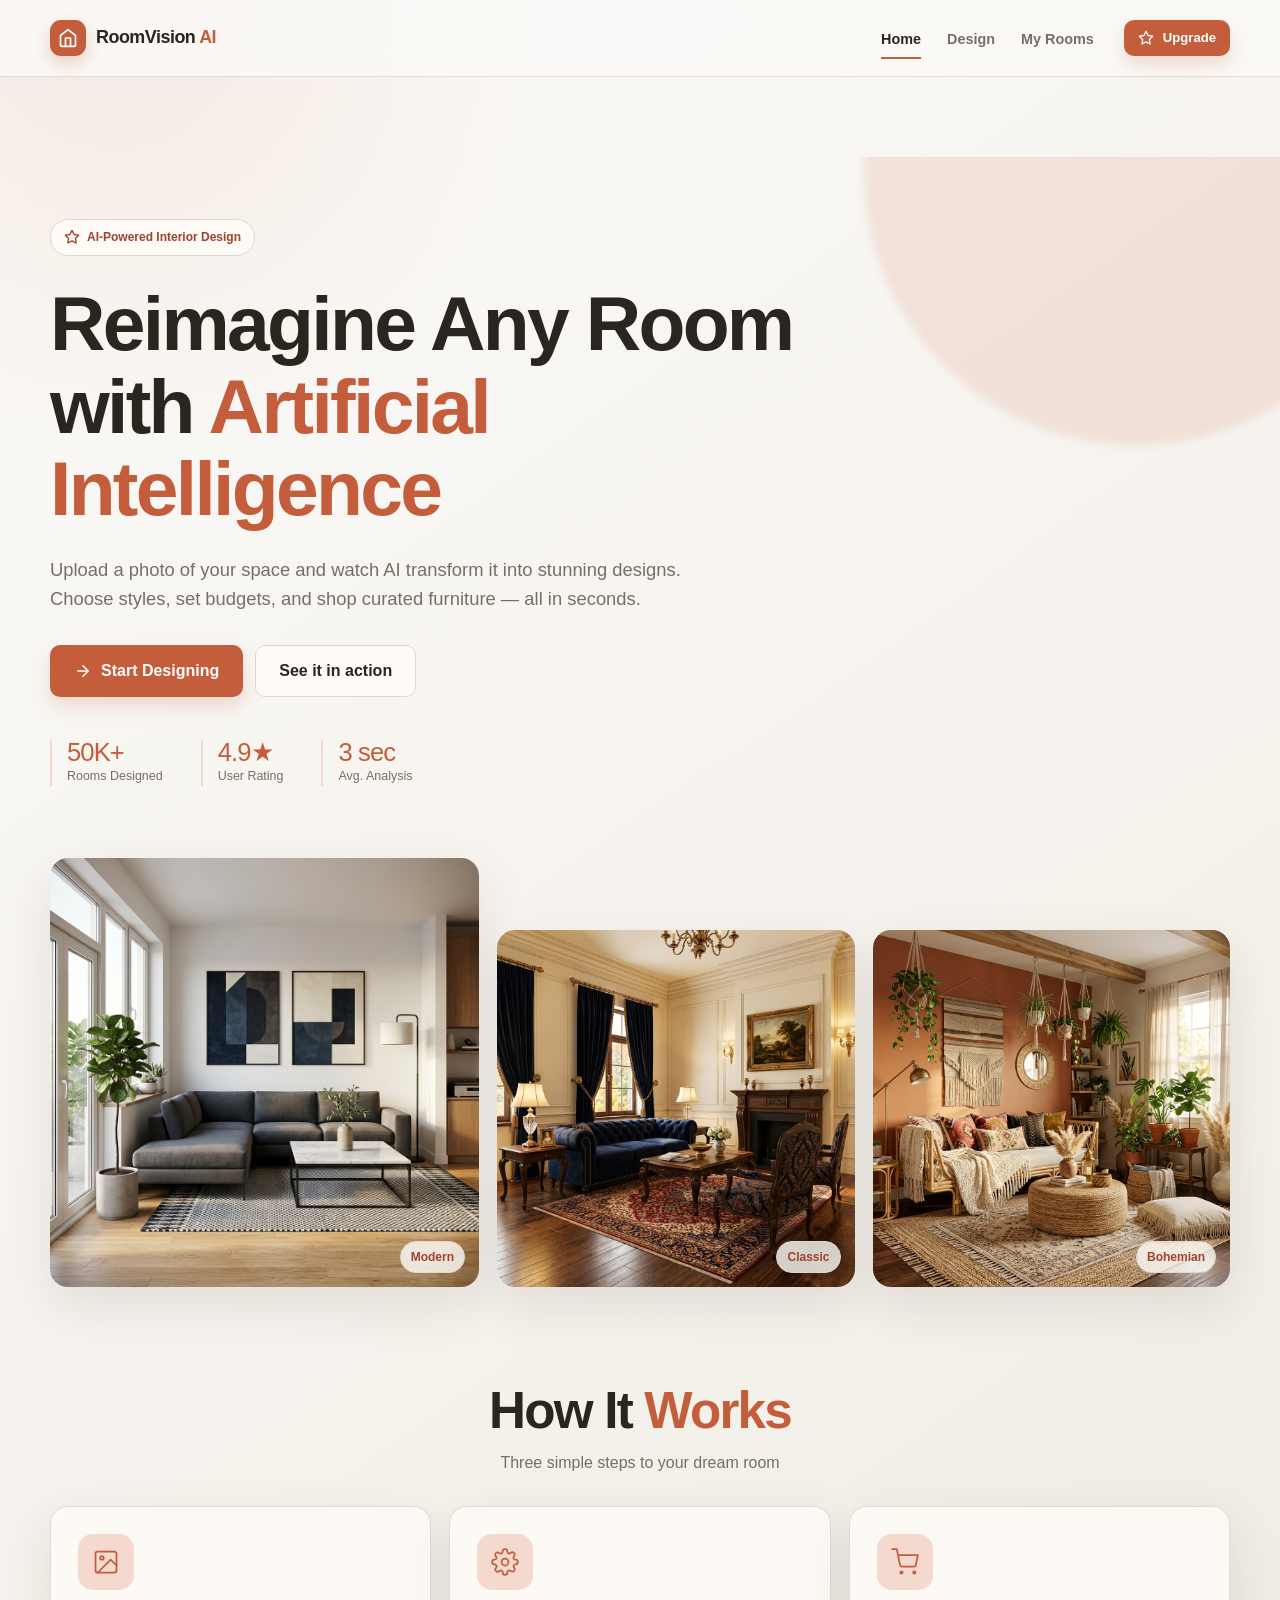
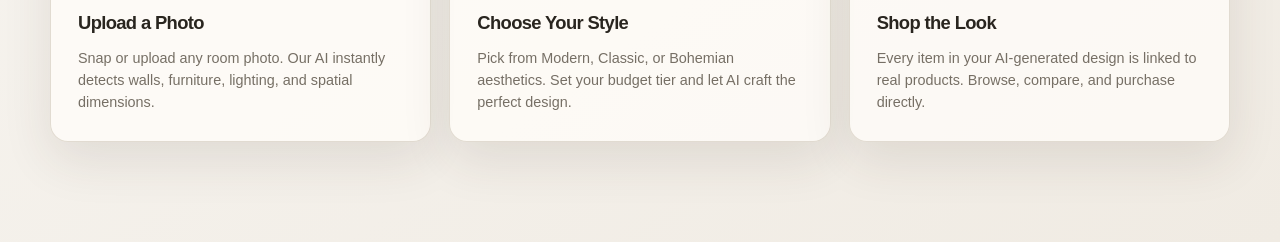
==== roomcraft/index.html @ 73e9332f "Add files via upload" ====
<!DOCTYPE html>
<html lang="en">
<head>
  <meta charset="UTF-8">
  <meta name="viewport" content="width=device-width, initial-scale=1.0">
  <title>RoomVision AI — Transform Any Room with Artificial Intelligence</title>
  <meta name="description" content="Upload a photo of any room and let AI redesign it in seconds. Choose from Modern, Classic, and Bohemian styles with smart budget planning and shoppable furniture.">
  <meta property="og:title" content="RoomVision AI — AI-Powered Interior Design">
  <meta property="og:description" content="Transform any room with the power of AI. Upload, redesign, and shop — all in one place.">
  <meta property="og:type" content="website">
  <meta name="theme-color" content="#7857FF">
  <link rel="icon" href="data:image/svg+xml,<svg xmlns='http://www.w3.org/2000/svg' viewBox='0 0 100 100'><text y='.9em' font-size='90'>🏠</text></svg>">
  <link rel="stylesheet" href="styles.css">
</head>
<body>

  <!-- ══════════════════════════════════════════════════════════ -->
  <!-- NAVIGATION BAR                                            -->
  <!-- ══════════════════════════════════════════════════════════ -->
  <nav id="navbar">
    <div class="nav-content container">
      <a href="#" class="nav-logo" data-screen="landing">
        <div class="nav-logo-icon">
          <svg width="20" height="20" viewBox="0 0 24 24" fill="none" stroke="currentColor" stroke-width="2" stroke-linecap="round" stroke-linejoin="round">
            <path d="M3 9l9-7 9 7v11a2 2 0 0 1-2 2H5a2 2 0 0 1-2-2z"/>
            <polyline points="9 22 9 12 15 12 15 22"/>
          </svg>
        </div>
        <span class="nav-brand">RoomVision <span class="text-gradient">AI</span></span>
      </a>
      <div class="nav-links">
        <a href="#" data-screen="landing" class="active">Home</a>
        <a href="#" data-screen="upload">Design</a>
        <a href="#" data-screen="dashboard">My Rooms</a>
      </div>
      <div class="nav-right">
        <button class="btn btn-sm btn-primary" id="btn-premium">
          <svg width="16" height="16" viewBox="0 0 24 24" fill="none" stroke="currentColor" stroke-width="2" stroke-linecap="round" stroke-linejoin="round"><polygon points="12 2 15.09 8.26 22 9.27 17 14.14 18.18 21.02 12 17.77 5.82 21.02 7 14.14 2 9.27 8.91 8.26 12 2"/></svg>
          Upgrade
        </button>
        <button class="nav-mobile-toggle btn btn-icon btn-ghost" id="btn-nav-toggle" aria-label="Toggle menu">
          <svg width="22" height="22" viewBox="0 0 24 24" fill="none" stroke="currentColor" stroke-width="2" stroke-linecap="round"><line x1="3" y1="6" x2="21" y2="6"/><line x1="3" y1="12" x2="21" y2="12"/><line x1="3" y1="18" x2="21" y2="18"/></svg>
        </button>
      </div>
    </div>
  </nav>

  <!-- ══════════════════════════════════════════════════════════ -->
  <!-- SCREEN 1: LANDING / HERO                                  -->
  <!-- ══════════════════════════════════════════════════════════ -->
  <section id="screen-landing" class="screen active">
    <div class="hero-section">
      <div class="hero-bg-glow"></div>
      <div class="container">
        <div class="hero-content" data-animate="animate-fade-in">
          <div class="hero-badge">
            <svg width="16" height="16" viewBox="0 0 24 24" fill="none" stroke="currentColor" stroke-width="2" stroke-linecap="round" stroke-linejoin="round">
              <polygon points="12 2 15.09 8.26 22 9.27 17 14.14 18.18 21.02 12 17.77 5.82 21.02 7 14.14 2 9.27 8.91 8.26 12 2"/>
            </svg>
            AI-Powered Interior Design
          </div>
          <h1 class="hero-title heading-xl">
            Reimagine Any Room<br>with <span class="text-gradient">Artificial Intelligence</span>
          </h1>
          <p class="hero-subtitle text-lg text-muted">
            Upload a photo of your space and watch AI transform it into stunning designs. Choose styles, set budgets, and shop curated furniture — all in seconds.
          </p>
          <div class="hero-actions">
            <button class="btn btn-primary btn-lg" id="btn-get-started">
              <svg width="18" height="18" viewBox="0 0 24 24" fill="none" stroke="currentColor" stroke-width="2" stroke-linecap="round" stroke-linejoin="round">
                <path d="M5 12h14M12 5l7 7-7 7"/>
              </svg>
              Start Designing
            </button>
            <button class="btn btn-secondary btn-lg" id="btn-try-now">
              See it in action
            </button>
          </div>
          <div class="hero-stats">
            <div class="hero-stat">
              <div class="heading-md text-gradient">50K+</div>
              <div class="text-xs text-muted">Rooms Designed</div>
            </div>
            <div class="hero-stat">
              <div class="heading-md text-gradient">4.9★</div>
              <div class="text-xs text-muted">User Rating</div>
            </div>
            <div class="hero-stat">
              <div class="heading-md text-gradient">3 sec</div>
              <div class="text-xs text-muted">Avg. Analysis</div>
            </div>
          </div>
        </div>

        <div class="hero-image-grid" data-animate="animate-slide-up">
          <div class="hero-image-card animate-float">
            <img src="assets/images/room-modern.png" alt="Modern living room design" loading="lazy">
            <div class="hero-image-overlay">
              <span class="badge">Modern</span>
            </div>
          </div>
          <div class="hero-image-card animate-float-delayed">
            <img src="assets/images/room-classic.png" alt="Classic living room design" loading="lazy">
            <div class="hero-image-overlay">
              <span class="badge">Classic</span>
            </div>
          </div>
          <div class="hero-image-card animate-float-delayed-2">
            <img src="assets/images/room-boho.png" alt="Bohemian living room design" loading="lazy">
            <div class="hero-image-overlay">
              <span class="badge">Bohemian</span>
            </div>
          </div>
        </div>
      </div>
    </div>

    <!-- Features Section -->
    <div class="features-section container">
      <h2 class="heading-lg text-center" data-animate="animate-fade-in">How It <span class="text-gradient">Works</span></h2>
      <p class="text-md text-muted text-center features-subtitle" data-animate="animate-fade-in">Three simple steps to your dream room</p>
      <div class="features-grid">
        <div class="feature-card glass-card" data-animate="animate-slide-up">
          <div class="feature-icon">
            <svg width="28" height="28" viewBox="0 0 24 24" fill="none" stroke="currentColor" stroke-width="1.5" stroke-linecap="round" stroke-linejoin="round">
              <rect x="3" y="3" width="18" height="18" rx="2" ry="2"/><circle cx="8.5" cy="8.5" r="1.5"/><polyline points="21 15 16 10 5 21"/>
            </svg>
          </div>
          <h3 class="heading-sm">Upload a Photo</h3>
          <p class="text-sm text-muted">Snap or upload any room photo. Our AI instantly detects walls, furniture, lighting, and spatial dimensions.</p>
        </div>
        <div class="feature-card glass-card" data-animate="animate-slide-up">
          <div class="feature-icon">
            <svg width="28" height="28" viewBox="0 0 24 24" fill="none" stroke="currentColor" stroke-width="1.5" stroke-linecap="round" stroke-linejoin="round">
              <circle cx="12" cy="12" r="3"/><path d="M19.4 15a1.65 1.65 0 0 0 .33 1.82l.06.06a2 2 0 0 1 0 2.83 2 2 0 0 1-2.83 0l-.06-.06a1.65 1.65 0 0 0-1.82-.33 1.65 1.65 0 0 0-1 1.51V21a2 2 0 0 1-2 2 2 2 0 0 1-2-2v-.09A1.65 1.65 0 0 0 9 19.4a1.65 1.65 0 0 0-1.82.33l-.06.06a2 2 0 0 1-2.83 0 2 2 0 0 1 0-2.83l.06-.06A1.65 1.65 0 0 0 4.68 15a1.65 1.65 0 0 0-1.51-1H3a2 2 0 0 1-2-2 2 2 0 0 1 2-2h.09A1.65 1.65 0 0 0 4.6 9a1.65 1.65 0 0 0-.33-1.82l-.06-.06a2 2 0 0 1 0-2.83 2 2 0 0 1 2.83 0l.06.06A1.65 1.65 0 0 0 9 4.68a1.65 1.65 0 0 0 1-1.51V3a2 2 0 0 1 2-2 2 2 0 0 1 2 2v.09a1.65 1.65 0 0 0 1 1.51 1.65 1.65 0 0 0 1.82-.33l.06-.06a2 2 0 0 1 2.83 0 2 2 0 0 1 0 2.83l-.06.06a1.65 1.65 0 0 0-.33 1.82V9a1.65 1.65 0 0 0 1.51 1H21a2 2 0 0 1 2 2 2 2 0 0 1-2 2h-.09a1.65 1.65 0 0 0-1.51 1z"/>
            </svg>
          </div>
          <h3 class="heading-sm">Choose Your Style</h3>
          <p class="text-sm text-muted">Pick from Modern, Classic, or Bohemian aesthetics. Set your budget tier and let AI craft the perfect design.</p>
        </div>
        <div class="feature-card glass-card" data-animate="animate-slide-up">
          <div class="feature-icon">
            <svg width="28" height="28" viewBox="0 0 24 24" fill="none" stroke="currentColor" stroke-width="1.5" stroke-linecap="round" stroke-linejoin="round">
              <circle cx="9" cy="21" r="1"/><circle cx="20" cy="21" r="1"/><path d="M1 1h4l2.68 13.39a2 2 0 0 0 2 1.61h9.72a2 2 0 0 0 2-1.61L23 6H6"/>
            </svg>
          </div>
          <h3 class="heading-sm">Shop the Look</h3>
          <p class="text-sm text-muted">Every item in your AI-generated design is linked to real products. Browse, compare, and purchase directly.</p>
        </div>
      </div>
    </div>
  </section>

  <!-- ══════════════════════════════════════════════════════════ -->
  <!-- SCREEN 2: UPLOAD                                          -->
  <!-- ══════════════════════════════════════════════════════════ -->
  <section id="screen-upload" class="screen">
    <div class="container">
      <div class="upload-header text-center">
        <h2 class="heading-lg">Upload Your <span class="text-gradient">Room</span></h2>
        <p class="text-md text-muted">Drag and drop a photo or click to browse. We support JPG, PNG, and WebP.</p>
      </div>

      <div class="upload-wrapper">
        <div id="upload-zone" class="upload-zone">
          <div class="upload-icon">
            <svg width="56" height="56" viewBox="0 0 24 24" fill="none" stroke="currentColor" stroke-width="1.5" stroke-linecap="round" stroke-linejoin="round">
              <polyline points="16 16 12 12 8 16"/><line x1="12" y1="12" x2="12" y2="21"/><path d="M20.39 18.39A5 5 0 0 0 18 9h-1.26A8 8 0 1 0 3 16.3"/>
            </svg>
          </div>
          <p class="upload-text heading-sm">Drop your room photo here</p>
          <p class="upload-hint text-sm text-muted">or click to browse files</p>
          <p class="upload-formats text-xs text-muted" style="margin-top: 16px;">JPG, PNG, WebP — up to 10MB</p>
          <input type="file" id="file-input" accept="image/*" hidden>
        </div>

        <div id="upload-preview" class="upload-preview" style="display:none;">
          <img id="preview-image" src="" alt="Uploaded room preview">
          <button id="btn-remove-upload" class="btn btn-icon btn-ghost upload-remove" title="Remove photo">
            <svg width="20" height="20" viewBox="0 0 24 24" fill="none" stroke="currentColor" stroke-width="2" stroke-linecap="round"><line x1="18" y1="6" x2="6" y2="18"/><line x1="6" y1="6" x2="18" y2="18"/></svg>
          </button>
        </div>

        <div id="upload-actions" class="upload-actions" style="display:none;">
          <button class="btn btn-secondary" id="btn-change-photo">
            <svg width="16" height="16" viewBox="0 0 24 24" fill="none" stroke="currentColor" stroke-width="2" stroke-linecap="round" stroke-linejoin="round"><rect x="3" y="3" width="18" height="18" rx="2" ry="2"/><circle cx="8.5" cy="8.5" r="1.5"/><polyline points="21 15 16 10 5 21"/></svg>
            Change Photo
          </button>
          <button class="btn btn-primary" id="btn-analyze">
            <svg width="16" height="16" viewBox="0 0 24 24" fill="none" stroke="currentColor" stroke-width="2" stroke-linecap="round" stroke-linejoin="round">
              <polygon points="13 2 3 14 12 14 11 22 21 10 12 10 13 2"/>
            </svg>
            Analyze with AI
          </button>
        </div>

        <div class="upload-demo-note text-center" style="margin-top: 24px;">
          <p class="text-sm text-muted">Don't have a photo? <a href="#" id="btn-use-demo" class="text-gradient" style="text-decoration:underline; cursor:pointer;">Use our demo room</a></p>
        </div>
      </div>
    </div>
  </section>

  <!-- ══════════════════════════════════════════════════════════ -->
  <!-- SCREEN 3: AI ANALYSIS                                     -->
  <!-- ══════════════════════════════════════════════════════════ -->
  <section id="screen-analysis" class="screen">
    <div class="container">
      <div class="analysis-container glass-card">
        <div class="analysis-header text-center">
          <h2 class="heading-md">
            <svg width="24" height="24" viewBox="0 0 24 24" fill="none" stroke="currentColor" stroke-width="2" stroke-linecap="round" stroke-linejoin="round" style="vertical-align: middle; margin-right: 8px;">
              <polygon points="13 2 3 14 12 14 11 22 21 10 12 10 13 2"/>
            </svg>
            Analyzing Your Room
          </h2>
          <p class="text-sm text-muted" style="margin-top: 8px;">Our AI is scanning every detail…</p>
        </div>

        <div class="analysis-room-preview" id="analysis-preview">
          <img id="analysis-image" src="assets/images/room-before.png" alt="Room being analyzed">
          <div class="scan-line"></div>
        </div>

        <div class="analysis-steps" id="analysis-steps">
          <div class="analysis-step" data-step="detect-room">
            <div class="step-icon pending">
              <svg width="18" height="18" viewBox="0 0 24 24" fill="none" stroke="currentColor" stroke-width="2" stroke-linecap="round" stroke-linejoin="round"><circle cx="12" cy="12" r="10"/></svg>
            </div>
            <div class="step-label">Detecting room boundaries</div>
            <div class="step-status text-sm text-muted">Waiting…</div>
          </div>
          <div class="analysis-step" data-step="detect-walls">
            <div class="step-icon pending">
              <svg width="18" height="18" viewBox="0 0 24 24" fill="none" stroke="currentColor" stroke-width="2" stroke-linecap="round" stroke-linejoin="round"><circle cx="12" cy="12" r="10"/></svg>
            </div>
            <div class="step-label">Analyzing wall surfaces</div>
            <div class="step-status text-sm text-muted">Waiting…</div>
          </div>
          <div class="analysis-step" data-step="detect-furniture">
            <div class="step-icon pending">
              <svg width="18" height="18" viewBox="0 0 24 24" fill="none" stroke="currentColor" stroke-width="2" stroke-linecap="round" stroke-linejoin="round"><circle cx="12" cy="12" r="10"/></svg>
            </div>
            <div class="step-label">Identifying furniture</div>
            <div class="step-status text-sm text-muted">Waiting…</div>
          </div>
          <div class="analysis-step" data-step="detect-lighting">
            <div class="step-icon pending">
              <svg width="18" height="18" viewBox="0 0 24 24" fill="none" stroke="currentColor" stroke-width="2" stroke-linecap="round" stroke-linejoin="round"><circle cx="12" cy="12" r="10"/></svg>
            </div>
            <div class="step-label">Evaluating lighting conditions</div>
            <div class="step-status text-sm text-muted">Waiting…</div>
          </div>
          <div class="analysis-step" data-step="detect-dimensions">
            <div class="step-icon pending">
              <svg width="18" height="18" viewBox="0 0 24 24" fill="none" stroke="currentColor" stroke-width="2" stroke-linecap="round" stroke-linejoin="round"><circle cx="12" cy="12" r="10"/></svg>
            </div>
            <div class="step-label">Calculating spatial dimensions</div>
            <div class="step-status text-sm text-muted">Waiting…</div>
          </div>
          <div class="analysis-step" data-step="detect-style">
            <div class="step-icon pending">
              <svg width="18" height="18" viewBox="0 0 24 24" fill="none" stroke="currentColor" stroke-width="2" stroke-linecap="round" stroke-linejoin="round"><circle cx="12" cy="12" r="10"/></svg>
            </div>
            <div class="step-label">Analyzing current style profile</div>
            <div class="step-status text-sm text-muted">Waiting…</div>
          </div>
        </div>

        <div class="analysis-progress">
          <div class="progress-fill" id="progress-fill" style="width: 0%;"></div>
        </div>
      </div>
    </div>
  </section>

  <!-- ══════════════════════════════════════════════════════════ -->
  <!-- SCREEN 4: STYLE SELECTION                                 -->
  <!-- ══════════════════════════════════════════════════════════ -->
  <section id="screen-styles" class="screen">
    <div class="container">
      <div class="style-header text-center">
        <h2 class="heading-lg">Choose Live <span class="text-gradient">Inspiration</span></h2>
        <p class="text-md text-muted" style="margin-top: 8px;">Fresh room references fetched from the web for your design direction</p>
      </div>

      <div class="style-grid">
        <div class="style-card glass-card" data-style="modern">
          <div class="style-image">
            <img src="assets/images/room-modern.png" alt="Modern style interior">
          </div>
          <div class="style-info">
            <h3 class="style-name heading-sm">Modern Minimalist</h3>
            <p class="style-desc text-sm text-muted">Clean lines, neutral palettes, and curated simplicity. Less is more — every piece serves a purpose.</p>
            <div class="style-tags">
              <span class="badge">Clean Lines</span>
              <span class="badge">Neutral Tones</span>
              <span class="badge">Minimal</span>
            </div>
          </div>
        </div>

        <div class="style-card glass-card" data-style="classic">
          <div class="style-image">
            <img src="assets/images/room-classic.png" alt="Classic style interior">
          </div>
          <div class="style-info">
            <h3 class="style-name heading-sm">Classic Traditional</h3>
            <p class="style-desc text-sm text-muted">Timeless elegance with rich materials, ornate details, and a sense of history. Sophisticated and warm.</p>
            <div class="style-tags">
              <span class="badge">Elegant</span>
              <span class="badge">Rich Tones</span>
              <span class="badge">Ornate</span>
            </div>
          </div>
        </div>

        <div class="style-card glass-card" data-style="boho">
          <div class="style-image">
            <img src="assets/images/room-boho.png" alt="Bohemian style interior">
          </div>
          <div class="style-info">
            <h3 class="style-name heading-sm">Bohemian Eclectic</h3>
            <p class="style-desc text-sm text-muted">Warm textures, earthy tones, and curated chaos. A cozy, lived-in look with global influences.</p>
            <div class="style-tags">
              <span class="badge">Earthy</span>
              <span class="badge">Textured</span>
              <span class="badge">Cozy</span>
            </div>
          </div>
        </div>
      </div>

      <div class="budget-section text-center">
        <h3 class="heading-sm" style="margin-bottom: 16px;">Set Your Budget Tier</h3>
        <div class="budget-selector">
          <button class="budget-option" data-budget="low">
            <span class="budget-label">Budget</span>
            <span class="budget-range text-xs text-muted">Under $3K</span>
          </button>
          <button class="budget-option active" data-budget="medium">
            <span class="budget-label">Mid-Range</span>
            <span class="budget-range text-xs text-muted">$3K – $8K</span>
          </button>
          <button class="budget-option" data-budget="premium">
            <span class="budget-label">Premium</span>
            <span class="budget-range text-xs text-muted">$8K+</span>
          </button>
        </div>
      </div>

      <div class="style-actions text-center">
        <button class="btn btn-primary btn-lg" id="btn-continue-to-results" disabled>
          <svg width="18" height="18" viewBox="0 0 24 24" fill="none" stroke="currentColor" stroke-width="2" stroke-linecap="round" stroke-linejoin="round">
            <polygon points="13 2 3 14 12 14 11 22 21 10 12 10 13 2"/>
          </svg>
          Generate Design
        </button>
      </div>
    </div>
  </section>

  <!-- ══════════════════════════════════════════════════════════ -->
  <!-- SCREEN 5: RESULTS                                         -->
  <!-- ══════════════════════════════════════════════════════════ -->
  <section id="screen-results" class="screen">
    <div class="container">
      <div class="results-header text-center">
        <h2 class="heading-lg">Your Room <span class="text-gradient">Inspiration</span></h2>
        <p class="text-md text-muted" style="margin-top: 8px;">Compare your uploaded room with a fresh live design reference</p>
      </div>

      <div class="comparison-container" id="comparison-container">
        <div class="comparison-before" id="comparison-before-wrapper">
          <img id="comparison-before" src="assets/images/room-before.png" alt="Original room">
        </div>
        <div class="comparison-after">
          <img id="comparison-after" src="assets/images/room-modern.png" alt="AI-redesigned room">
        </div>
        <div class="comparison-slider" id="comparison-slider">
          <div class="slider-handle">
            <svg width="18" height="18" viewBox="0 0 24 24" fill="none" stroke="currentColor" stroke-width="2.5" stroke-linecap="round"><polyline points="15 18 9 12 15 6"/></svg>
            <svg width="18" height="18" viewBox="0 0 24 24" fill="none" stroke="currentColor" stroke-width="2.5" stroke-linecap="round"><polyline points="9 18 15 12 9 6"/></svg>
          </div>
        </div>
        <span class="comparison-label before">Before</span>
        <span class="comparison-label after">After</span>
      </div>

      <div class="variations-section">
        <h3 class="heading-sm">Style Variations</h3>
        <div class="variations-grid">
          <div class="variation-card active" data-variation="modern">
            <img src="assets/images/room-modern.png" alt="Modern variation">
            <div class="variation-label">Modern</div>
          </div>
          <div class="variation-card" data-variation="classic">
            <img src="assets/images/room-classic.png" alt="Classic variation">
            <div class="variation-label">Classic</div>
          </div>
          <div class="variation-card" data-variation="boho">
            <img src="assets/images/room-boho.png" alt="Boho variation">
            <div class="variation-label">Bohemian</div>
          </div>
          <div class="variation-card" data-variation="premium">
            <img src="assets/images/room-premium.png" alt="Premium variation">
            <div class="variation-label">Premium</div>
          </div>
        </div>
        <div class="text-center" style="margin-top: 24px;">
          <button class="btn btn-secondary" id="btn-generate-more">
            <svg width="16" height="16" viewBox="0 0 24 24" fill="none" stroke="currentColor" stroke-width="2" stroke-linecap="round" stroke-linejoin="round"><polygon points="13 2 3 14 12 14 11 22 21 10 12 10 13 2"/></svg>
            Generate More Variations
          </button>
        </div>
      </div>

      <div class="results-actions">
        <button class="btn btn-primary" id="btn-view-shopping">
          <svg width="16" height="16" viewBox="0 0 24 24" fill="none" stroke="currentColor" stroke-width="2" stroke-linecap="round" stroke-linejoin="round"><circle cx="9" cy="21" r="1"/><circle cx="20" cy="21" r="1"/><path d="M1 1h4l2.68 13.39a2 2 0 0 0 2 1.61h9.72a2 2 0 0 0 2-1.61L23 6H6"/></svg>
          Shop This Look
        </button>
        <button class="btn btn-secondary" id="btn-save-design">
          <svg width="16" height="16" viewBox="0 0 24 24" fill="none" stroke="currentColor" stroke-width="2" stroke-linecap="round" stroke-linejoin="round"><path d="M19 21H5a2 2 0 0 1-2-2V5a2 2 0 0 1 2-2h11l5 5v11a2 2 0 0 1-2 2z"/><polyline points="17 21 17 13 7 13 7 21"/><polyline points="7 3 7 8 15 8"/></svg>
          Save Design
        </button>
        <button class="btn btn-ghost" id="btn-new-design" data-screen="upload">
          <svg width="16" height="16" viewBox="0 0 24 24" fill="none" stroke="currentColor" stroke-width="2" stroke-linecap="round"><line x1="12" y1="5" x2="12" y2="19"/><line x1="5" y1="12" x2="19" y2="12"/></svg>
          New Design
        </button>
      </div>
    </div>
  </section>

  <!-- ══════════════════════════════════════════════════════════ -->
  <!-- SCREEN 6: SHOPPING                                        -->
  <!-- ══════════════════════════════════════════════════════════ -->
  <section id="screen-shopping" class="screen">
    <div class="container">
      <div class="shopping-header">
        <div>
          <h2 class="heading-lg">Shop the <span class="text-gradient">Look</span></h2>
          <p class="text-md text-muted" style="margin-top: 4px;">Curated products to bring your design to life</p>
          <p class="text-xs text-muted live-image-status" id="live-image-status" aria-live="polite">Live inspiration ready</p>
        </div>
        <div class="shopping-header-actions">
          <button class="btn btn-secondary btn-sm" id="btn-refresh-images">Refresh live images</button>
          <button class="btn btn-ghost" id="btn-back-to-results" data-screen="results">← Back to Design</button>
        </div>
      </div>

      <div class="shopping-layout">
        <div class="shopping-room">
          <img id="shopping-room-image" src="assets/images/room-modern.png" alt="Selected room design">
          <div class="shopping-room-badge">
            <span class="badge badge-primary" id="shopping-style-badge">Modern</span>
            <span class="badge" id="shopping-budget-badge">Mid-Range</span>
          </div>
        </div>
        <div class="shopping-sidebar">
          <div class="product-list" id="product-list">
            <!-- Products generated by JS -->
          </div>
          <div class="shopping-total glass-card" id="shopping-total">
            <div>
              <div class="text-sm text-muted">Estimated Total</div>
              <div class="heading-md text-gradient" id="total-price">$4,346</div>
            </div>
            <button class="btn btn-primary btn-sm">Checkout</button>
          </div>
        </div>
      </div>
    </div>
  </section>

  <!-- ══════════════════════════════════════════════════════════ -->
  <!-- SCREEN 7: DASHBOARD                                       -->
  <!-- ══════════════════════════════════════════════════════════ -->
  <section id="screen-dashboard" class="screen">
    <div class="container">
      <div class="dashboard-header">
        <div>
          <h2 class="heading-lg">My <span class="text-gradient">Rooms</span></h2>
          <p class="text-md text-muted" style="margin-top: 4px;">Your saved room designs</p>
        </div>
        <button class="btn btn-primary" id="btn-new-room" data-screen="upload">
          <svg width="16" height="16" viewBox="0 0 24 24" fill="none" stroke="currentColor" stroke-width="2" stroke-linecap="round"><line x1="12" y1="5" x2="12" y2="19"/><line x1="5" y1="12" x2="19" y2="12"/></svg>
          New Design
        </button>
      </div>

      <div class="dashboard-grid" id="dashboard-grid">
        <!-- Cards generated by JS -->
      </div>

      <div class="empty-state" id="empty-state">
        <div class="empty-icon">
          <svg width="64" height="64" viewBox="0 0 24 24" fill="none" stroke="currentColor" stroke-width="1" stroke-linecap="round" stroke-linejoin="round">
            <rect x="3" y="3" width="18" height="18" rx="2" ry="2"/><circle cx="8.5" cy="8.5" r="1.5"/><polyline points="21 15 16 10 5 21"/>
          </svg>
        </div>
        <h3 class="heading-sm text-muted">No saved designs yet</h3>
        <p class="text-sm text-muted" style="margin-top: 8px;">Upload a room photo and create your first AI design</p>
        <button class="btn btn-primary" style="margin-top: 24px;" data-screen="upload">Start Designing</button>
      </div>
    </div>
  </section>

  <!-- ══════════════════════════════════════════════════════════ -->
  <!-- PREMIUM MODAL                                             -->
  <!-- ══════════════════════════════════════════════════════════ -->
  <div class="modal-overlay" id="modal-overlay">
    <div class="modal glass-card">
      <button class="btn btn-icon btn-ghost modal-close" id="modal-close" aria-label="Close premium plans" title="Close">
        <svg width="20" height="20" viewBox="0 0 24 24" fill="none" stroke="currentColor" stroke-width="2" stroke-linecap="round"><line x1="18" y1="6" x2="6" y2="18"/><line x1="6" y1="6" x2="18" y2="18"/></svg>
      </button>

      <div class="modal-header text-center">
        <div class="modal-icon">
          <svg width="40" height="40" viewBox="0 0 24 24" fill="none" stroke="url(#grad-modal)" stroke-width="1.5" stroke-linecap="round" stroke-linejoin="round">
            <defs><linearGradient id="grad-modal" x1="0%" y1="0%" x2="100%" y2="100%"><stop offset="0%" style="stop-color:hsl(256,85%,62%)"/><stop offset="100%" style="stop-color:hsl(174,72%,56%)"/></linearGradient></defs>
            <polygon points="12 2 15.09 8.26 22 9.27 17 14.14 18.18 21.02 12 17.77 5.82 21.02 7 14.14 2 9.27 8.91 8.26 12 2"/>
          </svg>
        </div>
        <h2 class="heading-md modal-title">Unlock <span class="text-gradient">Premium</span></h2>
        <p class="text-sm text-muted" style="margin-top: 8px;">Get unlimited designs, all styles, and priority AI processing</p>
      </div>

      <div class="pricing-tiers">
        <div class="pricing-tier glass-card">
          <h3 class="tier-name heading-sm">Monthly</h3>
          <div class="tier-price heading-lg">$9.99</div>
          <div class="tier-period text-sm text-muted">/month</div>
          <ul class="tier-features">
            <li>10 AI designs/month</li>
            <li>All 3 style presets</li>
            <li>Before/after comparisons</li>
            <li>Save up to 20 designs</li>
          </ul>
          <button class="btn btn-secondary tier-cta">Choose Plan</button>
        </div>
        <div class="pricing-tier glass-card featured">
          <div class="featured-badge">POPULAR</div>
          <h3 class="tier-name heading-sm">Annual</h3>
          <div class="tier-price heading-lg">$79.99</div>
          <div class="tier-period text-sm text-muted">/year — save 33%</div>
          <ul class="tier-features">
            <li>Unlimited AI designs</li>
            <li>All styles + Premium</li>
            <li>Priority AI processing</li>
            <li>Unlimited saved designs</li>
            <li>Shopping integration</li>
          </ul>
          <button class="btn btn-primary tier-cta">Choose Plan</button>
        </div>
      </div>
    </div>
  </div>

  <!-- ══════════════════════════════════════════════════════════ -->
  <!-- TOAST CONTAINER                                           -->
  <!-- ══════════════════════════════════════════════════════════ -->
  <div id="toast-container"></div>

  <script src="app.js"></script>
</body>
</html>
---- roomcraft/styles.css ----
:root {
  --bg: #f6f3ee;
  --bg-soft: #eee9e1;
  --surface: #fffdf9;
  --surface-strong: #ffffff;
  --ink: #29251f;
  --muted: #766f65;
  --line: #ded7cd;
  --accent: #c45d3c;
  --accent-dark: #9e432c;
  --accent-soft: #f3d9ce;
  --sage: #6e8472;
  --shadow: 0 18px 50px rgba(63, 48, 34, .11);
  --radius: 18px;
  --max-width: 1180px;
}

* { box-sizing: border-box; }
html { scroll-behavior: smooth; }
body {
  margin: 0;
  min-width: 320px;
  color: var(--ink);
  background:
    radial-gradient(circle at 8% 0%, rgba(196, 93, 60, .11), transparent 28rem),
    linear-gradient(145deg, #fbfaf7 0%, var(--bg) 52%, #f0ebe3 100%);
  font-family: "Trebuchet MS", "Segoe UI", sans-serif;
  line-height: 1.55;
}
body::before {
  content: "";
  position: fixed;
  inset: 0;
  pointer-events: none;
  opacity: .28;
  background-image: radial-gradient(rgba(82, 64, 47, .11) .7px, transparent .7px);
  background-size: 14px 14px;
  -webkit-mask-image: linear-gradient(to bottom, black, transparent 75%);
  mask-image: linear-gradient(to bottom, black, transparent 75%);
}
img { display: block; max-width: 100%; }
a { color: inherit; }
button, input { font: inherit; }
button { cursor: pointer; }
.container { width: min(var(--max-width), calc(100% - 40px)); margin-inline: auto; }
.text-center { text-align: center; }
.text-muted { color: var(--muted); }
.text-xs { font-size: .78rem; }
.text-sm { font-size: .9rem; }
.text-md { font-size: 1rem; }
.text-lg { font-size: 1.15rem; }
.heading-xl, .heading-lg, .heading-md, .heading-sm { margin: 0; line-height: 1.08; letter-spacing: -.035em; }
.heading-xl { font-size: clamp(2.7rem, 6vw, 5.8rem); }
.heading-lg { font-size: clamp(2rem, 4vw, 3.4rem); }
.heading-md { font-size: 1.6rem; }
.heading-sm { font-size: 1.15rem; }
.text-gradient { color: var(--accent); }

#navbar {
  position: sticky;
  top: 0;
  z-index: 20;
  border-bottom: 1px solid rgba(222, 215, 205, .8);
  background: rgba(251, 250, 247, .84);
  -webkit-backdrop-filter: blur(18px);
  backdrop-filter: blur(18px);
}
.nav-content { min-height: 76px; display: flex; align-items: center; gap: 30px; }
.nav-logo { display: flex; align-items: center; gap: 10px; text-decoration: none; font-weight: 800; letter-spacing: -.03em; }
.nav-logo-icon { display: grid; place-items: center; width: 36px; height: 36px; color: white; border-radius: 11px; background: var(--accent); box-shadow: 0 7px 16px rgba(196, 93, 60, .25); }
.nav-brand { font-size: 1.12rem; }
.nav-links { display: flex; gap: 26px; margin-left: auto; }
.nav-links a { position: relative; padding: 27px 0 24px; color: var(--muted); text-decoration: none; font-size: .9rem; font-weight: 700; }
.nav-links a:hover, .nav-links a.active { color: var(--ink); }
.nav-links a.active::after { content: ""; position: absolute; right: 0; bottom: 16px; left: 0; height: 2px; background: var(--accent); }
.nav-right { display: flex; align-items: center; gap: 10px; }
.nav-mobile-toggle { display: none !important; }

.btn { display: inline-flex; align-items: center; justify-content: center; gap: 9px; min-height: 44px; padding: 0 18px; border: 1px solid transparent; border-radius: 10px; font-weight: 800; transition: transform .2s, box-shadow .2s, background .2s, border-color .2s; }
.btn:hover:not(:disabled) { transform: translateY(-2px); }
.btn:disabled { cursor: not-allowed; opacity: .45; }
.btn-primary { color: #fff; background: var(--accent); box-shadow: 0 9px 18px rgba(196, 93, 60, .2); }
.btn-primary:hover:not(:disabled) { background: var(--accent-dark); box-shadow: 0 12px 22px rgba(196, 93, 60, .28); }
.btn-secondary { color: var(--ink); border-color: var(--line); background: rgba(255, 253, 249, .7); }
.btn-secondary:hover:not(:disabled), .btn-ghost:hover:not(:disabled) { border-color: var(--accent); background: var(--accent-soft); }
.btn-ghost { color: var(--muted); background: transparent; }
.btn-sm { min-height: 36px; padding: 0 13px; font-size: .82rem; }
.btn-lg { min-height: 52px; padding-inline: 23px; }
.btn-icon { width: 42px; padding: 0; }

.screen { display: none; min-height: calc(100vh - 76px); padding: 80px 0 100px; animation: screen-in .45s ease both; }
.screen.active { display: block; }
@keyframes screen-in { from { opacity: 0; transform: translateY(10px); } to { opacity: 1; transform: none; } }
.hero-section { position: relative; padding: 62px 0 76px; overflow: hidden; }
.hero-bg-glow { position: absolute; width: 34rem; height: 34rem; top: -16rem; right: -8rem; border-radius: 50%; background: rgba(196, 93, 60, .13); filter: blur(5px); }
.hero-content { max-width: 760px; }
.hero-badge, .badge { display: inline-flex; align-items: center; gap: 7px; border: 1px solid var(--line); border-radius: 999px; color: var(--accent-dark); background: rgba(255, 253, 249, .8); font-size: .75rem; font-weight: 800; }
.hero-badge { padding: 8px 13px; margin-bottom: 26px; }
.hero-title { max-width: 850px; }
.hero-subtitle { max-width: 650px; margin: 26px 0 0; }
.hero-actions { display: flex; gap: 12px; margin-top: 32px; }
.hero-stats { display: flex; gap: 38px; margin-top: 42px; }
.hero-stat { padding-left: 15px; border-left: 2px solid var(--accent-soft); }
.hero-image-grid { display: grid; grid-template-columns: 1.2fr 1fr 1fr; gap: 18px; margin-top: 72px; align-items: end; }
.hero-image-card { position: relative; min-height: 270px; overflow: hidden; border-radius: var(--radius); box-shadow: var(--shadow); background: var(--surface); }
.hero-image-card:nth-child(2) { min-height: 330px; }
.hero-image-card img, .style-image img { width: 100%; height: 100%; object-fit: cover; }
.hero-image-overlay { position: absolute; right: 14px; bottom: 14px; }
.badge { padding: 6px 10px; }
.badge-primary { color: white; border-color: var(--accent); background: var(--accent); }
.animate-float { animation: float 6s ease-in-out infinite; }
.animate-float-delayed { animation: float 6s 1s ease-in-out infinite; }
.animate-float-delayed-2 { animation: float 6s 2s ease-in-out infinite; }
@keyframes float { 50% { transform: translateY(-8px); } }
.features-section { padding-top: 20px; }
.features-subtitle { margin: 12px 0 30px; }
.features-grid, .style-grid, .dashboard-grid { display: grid; grid-template-columns: repeat(3, 1fr); gap: 18px; }
.glass-card, .feature-card { border: 1px solid rgba(222, 215, 205, .9); background: rgba(255, 253, 249, .78); box-shadow: var(--shadow); }
.feature-card { padding: 27px; border-radius: var(--radius); }
.feature-icon { display: grid; place-items: center; width: 56px; height: 56px; margin-bottom: 23px; color: var(--accent); border-radius: 15px; background: var(--accent-soft); }
.feature-card p { margin-bottom: 0; }

.upload-header, .style-header, .results-header { margin-bottom: 38px; }
.upload-wrapper { max-width: 760px; margin: auto; }
.upload-zone { display: flex; min-height: 390px; align-items: center; justify-content: center; flex-direction: column; padding: 40px; border: 2px dashed #cdbfb0; border-radius: var(--radius); background: rgba(255, 253, 249, .6); transition: border-color .2s, background .2s; }
.upload-zone:hover, .upload-zone.dragover { border-color: var(--accent); background: var(--accent-soft); }
.upload-icon { display: grid; place-items: center; width: 92px; height: 92px; margin-bottom: 22px; color: var(--accent); border-radius: 50%; background: var(--accent-soft); }
.upload-text { margin: 0; }
.upload-hint { margin: 7px 0 0; }
.upload-preview { position: relative; max-height: 520px; overflow: hidden; border-radius: var(--radius); box-shadow: var(--shadow); }
.upload-preview img { width: 100%; max-height: 520px; object-fit: cover; }
.upload-remove { position: absolute; top: 12px; right: 12px; color: white; background: rgba(41, 37, 31, .65); }
.upload-actions { display: flex; justify-content: center; gap: 12px; margin-top: 18px; }

.analysis-container { max-width: 820px; margin: auto; padding: 34px; border-radius: var(--radius); }
.analysis-room-preview { position: relative; height: 320px; margin: 28px 0; overflow: hidden; border-radius: 14px; background: var(--bg-soft); }
.analysis-room-preview img { width: 100%; height: 100%; object-fit: cover; }
.scan-line { position: absolute; inset: 0 0 auto; height: 3px; background: var(--accent); box-shadow: 0 0 18px var(--accent); animation: scan 2.5s linear infinite; }
@keyframes scan { to { transform: translateY(317px); } }
.analysis-steps { display: grid; gap: 10px; }
.analysis-step { display: grid; grid-template-columns: 28px 1fr auto; align-items: center; gap: 10px; padding: 12px 14px; border-radius: 10px; background: var(--bg-soft); }
.step-icon { color: var(--muted); }
.analysis-step.active { color: var(--accent-dark); background: var(--accent-soft); }
.analysis-step.complete .step-icon { color: var(--sage); }
.step-content { display: contents; }
.step-result { color: var(--muted); font-size: .85rem; }
.analysis-progress { height: 8px; margin-top: 24px; overflow: hidden; border-radius: 99px; background: var(--bg-soft); }
.progress-fill { height: 100%; border-radius: inherit; background: var(--accent); transition: width .4s ease; }

.style-grid { grid-template-columns: repeat(3, 1fr); }
.style-card { overflow: hidden; border-radius: var(--radius); cursor: pointer; transition: transform .2s, border-color .2s, box-shadow .2s; }
.style-card:hover, .style-card.selected { transform: translateY(-5px); border-color: var(--accent); box-shadow: 0 18px 35px rgba(196, 93, 60, .17); }
.style-image { height: 220px; }
.style-info { padding: 20px; }
.style-desc { min-height: 72px; margin: 10px 0 16px; }
.style-tags { display: flex; flex-wrap: wrap; gap: 6px; }
.style-tags .badge { color: var(--muted); background: var(--bg-soft); }
.budget-section { margin-top: 48px; }
.budget-selector { display: inline-grid; grid-template-columns: repeat(3, minmax(130px, 1fr)); gap: 8px; padding: 6px; border: 1px solid var(--line); border-radius: 14px; background: var(--bg-soft); }
.budget-option { display: grid; gap: 3px; padding: 13px 20px; border: 0; border-radius: 9px; color: var(--muted); background: transparent; }
.budget-option.active { color: var(--ink); background: var(--surface-strong); box-shadow: 0 4px 12px rgba(63, 48, 34, .1); }
.budget-label { font-weight: 800; }
.style-actions { margin-top: 34px; }

.comparison-container { position: relative; width: min(900px, 100%); height: min(58vw, 560px); min-height: 300px; margin: auto; overflow: hidden; border-radius: var(--radius); box-shadow: var(--shadow); background: var(--bg-soft); -webkit-user-select: none; user-select: none; }
.comparison-container > div:not(.comparison-slider) { position: absolute; inset: 0; }
.comparison-container img { width: 100%; height: 100%; object-fit: cover; }
.comparison-before { z-index: 2; clip-path: inset(0 50% 0 0); }
.comparison-slider { position: absolute; z-index: 4; top: 0; bottom: 0; left: 50%; width: 3px; background: white; cursor: ew-resize; transform: translateX(-50%); }
.slider-handle { position: absolute; top: 50%; left: 50%; display: flex; align-items: center; width: 54px; height: 54px; justify-content: center; gap: 0; color: var(--ink); border: 3px solid white; border-radius: 50%; background: var(--surface); box-shadow: 0 4px 18px rgba(0,0,0,.22); transform: translate(-50%, -50%); }
.slider-handle svg { width: 17px; }
.comparison-label { position: absolute; z-index: 5; top: 16px; padding: 5px 10px; color: white; border-radius: 6px; background: rgba(41, 37, 31, .6); font-size: .75rem; font-weight: 800; }
.comparison-label.before { left: 16px; }.comparison-label.after { right: 16px; }
.variations-section { margin: 42px auto 0; }.variations-grid { display: grid; grid-template-columns: repeat(4, 1fr); gap: 12px; margin-top: 16px; }
.variation-card { position: relative; height: 130px; overflow: hidden; border: 2px solid transparent; border-radius: 12px; cursor: pointer; }.variation-card.active { border-color: var(--accent); }.variation-card img { width: 100%; height: 100%; object-fit: cover; }.variation-label { position: absolute; right: 8px; bottom: 8px; padding: 4px 8px; color: white; border-radius: 5px; background: rgba(41, 37, 31, .72); font-size: .75rem; font-weight: 800; }.results-actions { display: flex; justify-content: center; flex-wrap: wrap; gap: 10px; margin-top: 38px; }

.shopping-header, .dashboard-header { display: flex; align-items: flex-start; justify-content: space-between; gap: 20px; margin-bottom: 38px; }.shopping-header-actions { display: flex; align-items: center; gap: 10px; }.live-image-status { margin: 8px 0 0; }.shopping-layout { display: grid; grid-template-columns: minmax(0, 1.1fr) minmax(360px, .9fr); gap: 28px; }.shopping-room { position: sticky; top: 105px; height: fit-content; overflow: hidden; border-radius: var(--radius); box-shadow: var(--shadow); }.shopping-room > img { width: 100%; aspect-ratio: 4 / 3; object-fit: cover; }.shopping-room-badge { position: absolute; top: 16px; left: 16px; display: flex; gap: 7px; }.product-list { display: grid; gap: 10px; }.product-card { display: grid; grid-template-columns: 60px 1fr auto; align-items: center; gap: 13px; padding: 12px; border: 1px solid var(--line); border-radius: 12px; background: var(--surface); }.product-image { display: grid; place-items: center; width: 60px; height: 60px; overflow: hidden; color: var(--accent); border-radius: 9px; background: var(--bg-soft); }.product-image img { width: 100%; height: 100%; object-fit: cover; }.product-image svg { width: 27px; }.product-brand { color: var(--accent-dark); font-size: .68rem; font-weight: 800; letter-spacing: .08em; }.product-name { font-weight: 800; }.product-rating { color: #bd7c35; font-size: .75rem; }.product-price { font-weight: 800; }.shopping-total { display: flex; align-items: center; justify-content: space-between; gap: 15px; margin-top: 18px; padding: 18px; border-radius: 14px; }

.dashboard-grid { grid-template-columns: repeat(3, 1fr); }.dashboard-card { position: relative; overflow: hidden; border: 1px solid var(--line); border-radius: var(--radius); background: var(--surface); cursor: pointer; }.card-image { height: 210px; }.card-image img { width: 100%; height: 100%; object-fit: cover; }.card-content { padding: 16px 18px 20px; }.card-title { font-weight: 800; }.card-meta { display: flex; justify-content: space-between; align-items: center; margin-top: 8px; color: var(--muted); font-size: .78rem; }.card-style-badge { padding: 3px 7px; text-transform: capitalize; }.card-actions { position: absolute; top: 10px; right: 10px; }.empty-state { padding: 70px 20px; text-align: center; }.empty-icon { color: var(--line); margin-bottom: 15px; }

.modal-overlay { position: fixed; z-index: 50; inset: 0; display: none; place-items: center; padding: 20px; background: rgba(41, 37, 31, .5); -webkit-backdrop-filter: blur(5px); backdrop-filter: blur(5px); }.modal-overlay.active { display: grid; }.modal { position: relative; width: min(780px, 100%); max-height: 90vh; overflow: auto; padding: 38px; border-radius: var(--radius); }.modal-close { position: absolute; top: 14px; right: 14px; }.modal-icon { margin-bottom: 12px; }.pricing-tiers { display: grid; grid-template-columns: 1fr 1fr; gap: 16px; margin-top: 28px; }.pricing-tier { position: relative; padding: 24px; border-radius: 14px; }.pricing-tier.featured { border: 2px solid var(--accent); }.featured-badge { position: absolute; top: -12px; right: 18px; padding: 4px 9px; color: white; border-radius: 5px; background: var(--accent); font-size: .65rem; font-weight: 800; }.tier-price { margin-top: 15px; }.tier-period { margin-top: -4px; }.tier-features { min-height: 126px; padding-left: 18px; color: var(--muted); font-size: .88rem; }.tier-features li { margin: 6px 0; }.tier-cta { width: 100%; }

@media (max-width: 760px) {
  .container { width: min(100% - 28px, var(--max-width)); }
  .nav-content { min-height: 66px; }.nav-links { position: absolute; top: 66px; right: 14px; left: 14px; display: none; flex-direction: column; gap: 0; padding: 8px; border: 1px solid var(--line); border-radius: 12px; background: var(--surface); box-shadow: var(--shadow); }.nav-open .nav-links { display: flex; }.nav-links a { padding: 12px; }.nav-links a.active::after { display: none; }.nav-mobile-toggle { display: inline-flex !important; }.nav-right .btn-primary { display: none; }
  .screen { padding: 50px 0 70px; }.hero-section { padding-top: 35px; }.hero-actions, .upload-actions { flex-direction: column; }.hero-actions .btn, .upload-actions .btn { width: 100%; }.hero-stats { gap: 16px; justify-content: space-between; }.hero-image-grid, .features-grid, .style-grid, .dashboard-grid { grid-template-columns: 1fr; }.hero-image-grid { margin-top: 45px; }.hero-image-card, .hero-image-card:nth-child(2) { min-height: 230px; }.features-grid { gap: 12px; }.feature-card { padding: 22px; }.upload-zone { min-height: 330px; padding: 25px; }.analysis-container { padding: 20px; }.analysis-room-preview { height: 220px; }.analysis-step { grid-template-columns: 25px 1fr; }.step-result { grid-column: 2; }.budget-selector { display: grid; width: 100%; grid-template-columns: 1fr; }.budget-option { padding: 11px; }.comparison-container { height: 60vw; min-height: 220px; }.variations-grid { grid-template-columns: repeat(2, 1fr); }.variation-card { height: 105px; }.shopping-header, .dashboard-header { flex-direction: column; }.shopping-header-actions { width: 100%; flex-wrap: wrap; }.shopping-layout { grid-template-columns: 1fr; }.shopping-room { position: static; }.product-card { grid-template-columns: 52px 1fr; }.product-image { width: 52px; height: 52px; }.product-card .btn { grid-column: 2; justify-self: start; min-height: 34px; }.pricing-tiers { grid-template-columns: 1fr; }.modal { padding: 28px 18px; }.tier-features { min-height: 0; }
}

@media (prefers-reduced-motion: reduce) { *, *::before, *::after { scroll-behavior: auto !important; animation-duration: .01ms !important; transition-duration: .01ms !important; } }
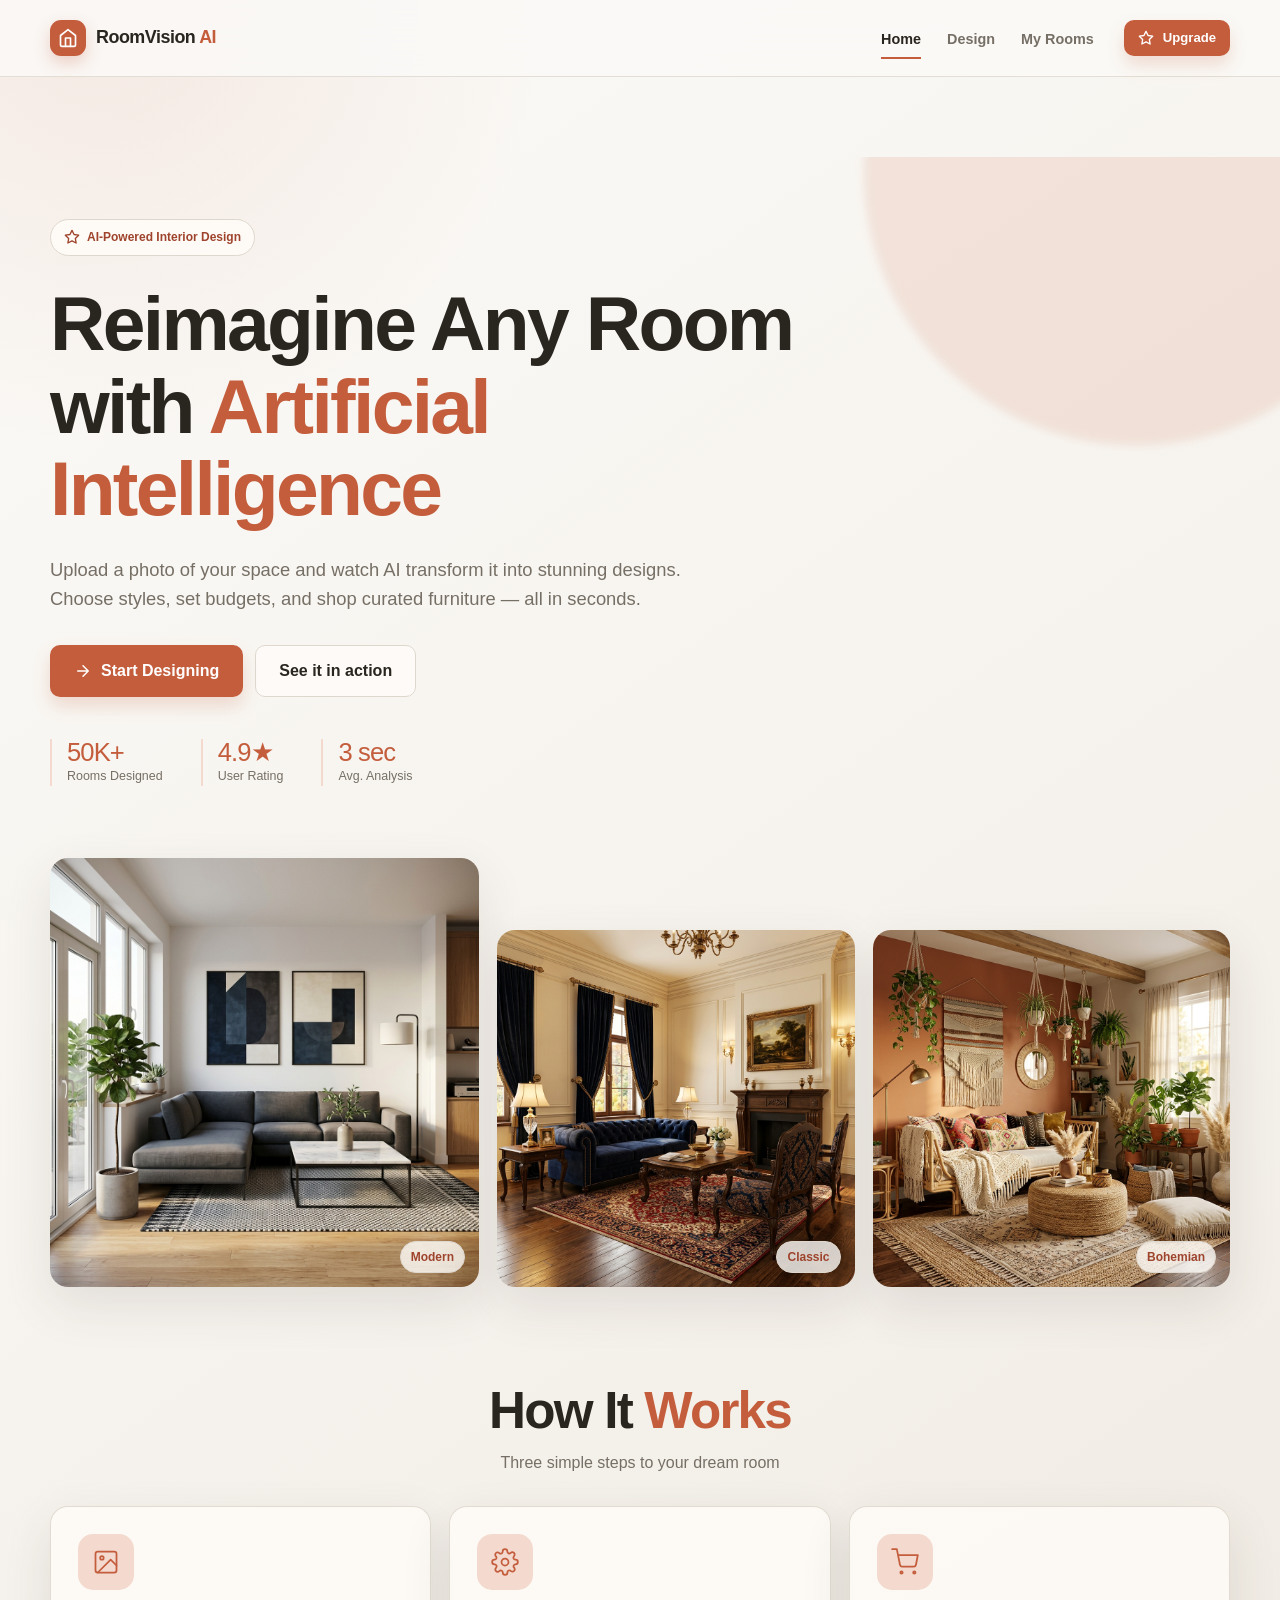
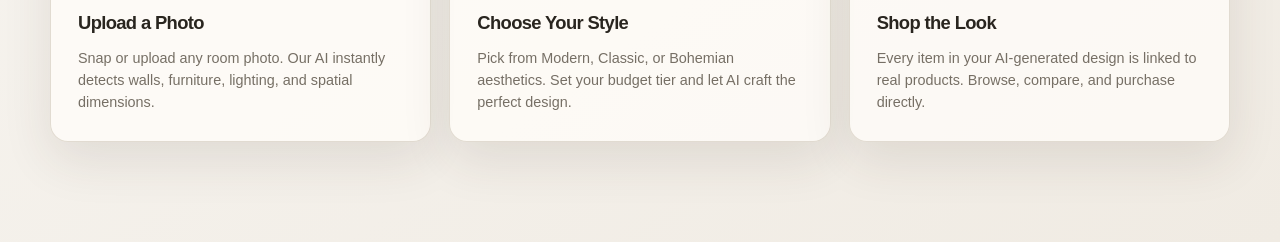
==== commit b5502398: "Add files via upload" ====
--- a/roomcraft/index.html
+++ b/roomcraft/index.html
@@ -94,19 +94,19 @@
 
         <div class="hero-image-grid" data-animate="animate-slide-up">
           <div class="hero-image-card animate-float">
-            <img src="assets/images/room-modern.png" alt="Modern living room design" loading="lazy">
+            <img src="room-modern.png" alt="Modern living room design" loading="lazy">
             <div class="hero-image-overlay">
               <span class="badge">Modern</span>
             </div>
           </div>
           <div class="hero-image-card animate-float-delayed">
-            <img src="assets/images/room-classic.png" alt="Classic living room design" loading="lazy">
+            <img src="room-classic.png" alt="Classic living room design" loading="lazy">
             <div class="hero-image-overlay">
               <span class="badge">Classic</span>
             </div>
           </div>
           <div class="hero-image-card animate-float-delayed-2">
-            <img src="assets/images/room-boho.png" alt="Bohemian living room design" loading="lazy">
+            <img src="room-boho.png" alt="Bohemian living room design" loading="lazy">
             <div class="hero-image-overlay">
               <span class="badge">Bohemian</span>
             </div>
@@ -218,7 +218,7 @@
         </div>
 
         <div class="analysis-room-preview" id="analysis-preview">
-          <img id="analysis-image" src="assets/images/room-before.png" alt="Room being analyzed">
+          <img id="analysis-image" src="room-before.png" alt="Room being analyzed">
           <div class="scan-line"></div>
         </div>
 
@@ -287,7 +287,7 @@
       <div class="style-grid">
         <div class="style-card glass-card" data-style="modern">
           <div class="style-image">
-            <img src="assets/images/room-modern.png" alt="Modern style interior">
+            <img src="room-modern.png" alt="Modern style interior">
           </div>
           <div class="style-info">
             <h3 class="style-name heading-sm">Modern Minimalist</h3>
@@ -302,7 +302,7 @@
 
         <div class="style-card glass-card" data-style="classic">
           <div class="style-image">
-            <img src="assets/images/room-classic.png" alt="Classic style interior">
+            <img src="room-classic.png" alt="Classic style interior">
           </div>
           <div class="style-info">
             <h3 class="style-name heading-sm">Classic Traditional</h3>
@@ -317,7 +317,7 @@
 
         <div class="style-card glass-card" data-style="boho">
           <div class="style-image">
-            <img src="assets/images/room-boho.png" alt="Bohemian style interior">
+            <img src="room-boho.png" alt="Bohemian style interior">
           </div>
           <div class="style-info">
             <h3 class="style-name heading-sm">Bohemian Eclectic</h3>
@@ -372,10 +372,10 @@
 
       <div class="comparison-container" id="comparison-container">
         <div class="comparison-before" id="comparison-before-wrapper">
-          <img id="comparison-before" src="assets/images/room-before.png" alt="Original room">
+          <img id="comparison-before" src="room-before.png" alt="Original room">
         </div>
         <div class="comparison-after">
-          <img id="comparison-after" src="assets/images/room-modern.png" alt="AI-redesigned room">
+          <img id="comparison-after" src="room-modern.png" alt="AI-redesigned room">
         </div>
         <div class="comparison-slider" id="comparison-slider">
           <div class="slider-handle">
@@ -391,19 +391,19 @@
         <h3 class="heading-sm">Style Variations</h3>
         <div class="variations-grid">
           <div class="variation-card active" data-variation="modern">
-            <img src="assets/images/room-modern.png" alt="Modern variation">
+            <img src="room-modern.png" alt="Modern variation">
             <div class="variation-label">Modern</div>
           </div>
           <div class="variation-card" data-variation="classic">
-            <img src="assets/images/room-classic.png" alt="Classic variation">
+            <img src="room-classic.png" alt="Classic variation">
             <div class="variation-label">Classic</div>
           </div>
           <div class="variation-card" data-variation="boho">
-            <img src="assets/images/room-boho.png" alt="Boho variation">
+            <img src="room-boho.png" alt="Boho variation">
             <div class="variation-label">Bohemian</div>
           </div>
           <div class="variation-card" data-variation="premium">
-            <img src="assets/images/room-premium.png" alt="Premium variation">
+            <img src="room-premium.png" alt="Premium variation">
             <div class="variation-label">Premium</div>
           </div>
         </div>
@@ -451,7 +451,7 @@
 
       <div class="shopping-layout">
         <div class="shopping-room">
-          <img id="shopping-room-image" src="assets/images/room-modern.png" alt="Selected room design">
+          <img id="shopping-room-image" src="room-modern.png" alt="Selected room design">
           <div class="shopping-room-badge">
             <span class="badge badge-primary" id="shopping-style-badge">Modern</span>
             <span class="badge" id="shopping-budget-badge">Mid-Range</span>
